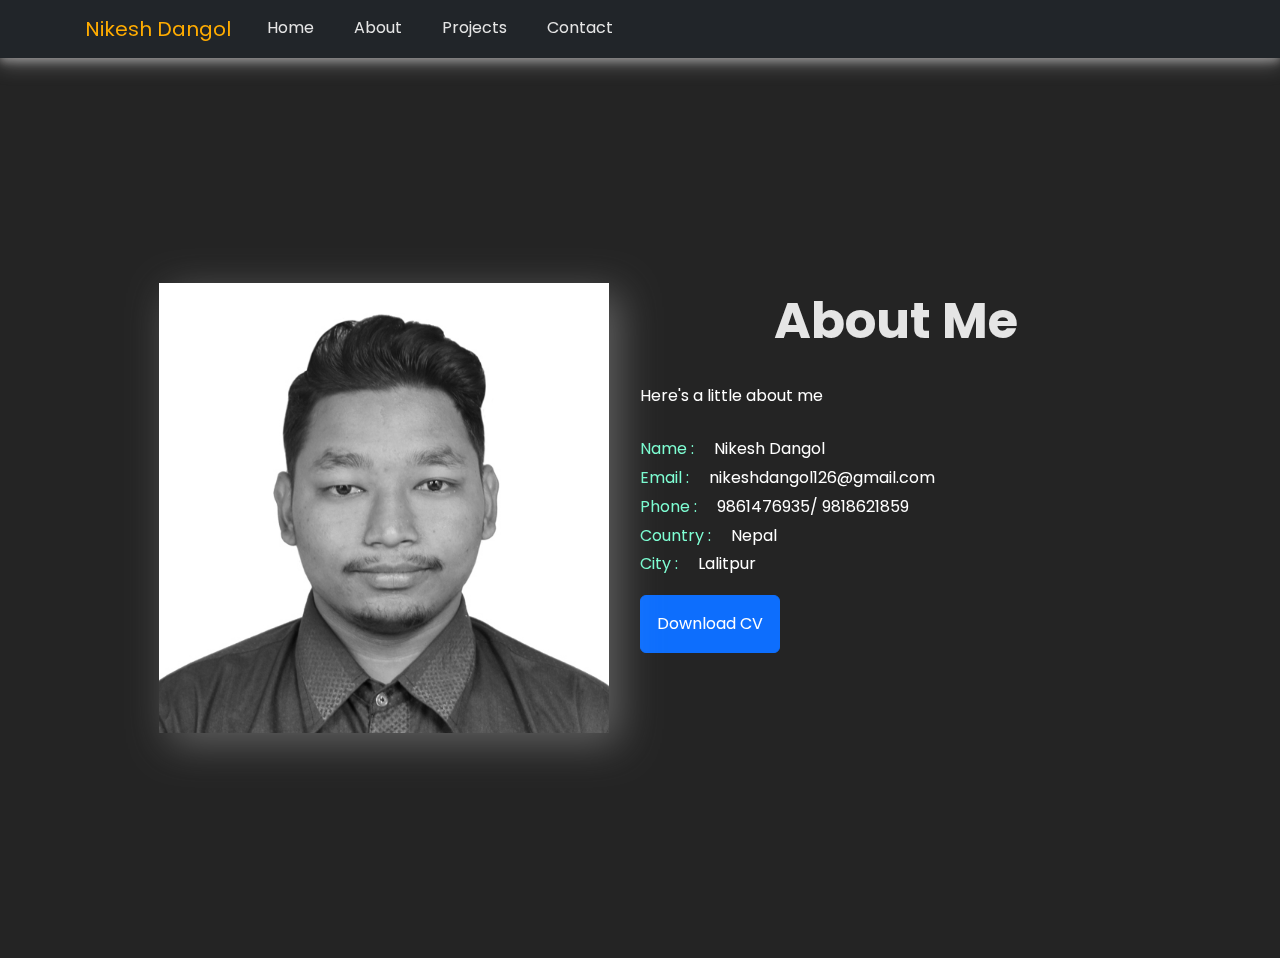
==== about.html @ b2bf93d0 "first commit" ====
<!DOCTYPE html>
<html lang="en">
<head>
    <link href="https://cdn.jsdelivr.net/npm/bootstrap@5.3.3/dist/css/bootstrap.min.css" rel="stylesheet" integrity="sha384-QWTKZyjpPEjISv5WaRU9OFeRpok6YctnYmDr5pNlyT2bRjXh0JMhjY6hW+ALEwIH" crossorigin="anonymous">
    <link rel="stylesheet" type="text/css" href="./stylesheet/Stylesheet.css"/>
    <link rel="icon" type="image/x-icon" href="./pictures/favicon.png">
    <link href="https://fonts.googleapis.com/css?family=Poppins:100,200,300,400,500,600,700,800,900" rel="stylesheet">
    <meta charset="UTF-8">
    <meta name="viewport" content="width=device-width, initial-scale=1.0">
    <title>Nikesh Dangol</title>
</head>
<body data-spy="scroll" data-target=".site-navbar-target" data-offset="300" class="overflow-hidden"> 

    <nav class="navbar navbar-expand-lg navbar-dark bg-dark ftco_navbar ftco-navbar-light site-navbar-target"
		id="ftco-navbar">
		<div class="container">
			<a class="navbar-brand" href="/index.html">Nikesh Dangol</a>
			<button class="navbar-toggler js-fh5co-nav-toggle fh5co-nav-toggle" type="button" data-toggle="collapse"
				data-target="#ftco-nav" aria-controls="ftco-nav" aria-expanded="false" aria-label="Toggle navigation">
				<span class="oi oi-menu"></span> Menu
			</button>

			<div class="collapse navbar-collapse" id="ftco-nav">
				<ul class="navbar-nav nav ml-auto">
					<li class="nav-item"><a href="/index.html" class="nav-link"><span>Home</span></a></li>
					<li class="nav-item"><a href="/about.html" class="nav-link"><span>About</span></a></li>
					<li class="nav-item"><a href="#project-section" class="nav-link"><span>Projects</span></a></li>
					<li class="nav-item"><a href="#contact-section" class="nav-link"><span>Contact</span></a></li>
				</ul>
			</div>
		</div>
	</nav>
	<div class="about">
		<div class="abtContainer">
			<div class="abtImg">
				<img src="/pictures/NikeshDangol.jpg" alt="Nikesh Dangol" class="img-fluid">
			</div>
			<div class="abtText">
				<h2 class="mb-4 text-center abthead">About Me</h2>
							<p>Here's a little about me</p>
							<ul class="about-info mt-4 px-md-0 px-2">
								<li class="d-flex"><span class="detailing">Name :</span><span>Nikesh Dangol</span></li>
								<li class="d-flex"><span class="detailing">Email :</span><span >nikeshdangol126@gmail.com</span></li>
								<li class="d-flex"><span class="detailing">Phone :</span><span >9861476935/ 9818621859</span></li>
								<li class="d-flex"><span class="detailing">Country :</span> <span >Nepal</span></li>
								<li class="d-flex"><span class="detailing">City :</span><span >Lalitpur</span></li>
							</ul>
							<div class="counter-wrap ftco-animate d-flex mt-md-3">
								<div class="text">
									<p><a href="CV(Nikesh).pdf" class="btn btn-primary py-3 px-3" download="">Download CV</a></p>
								</div>
							</div>

			</div>

		</div>
	</div>
    
</body>
</html>
---- stylesheet/Stylesheet.css ----
body {
    font-family: "Poppins", Arial, sans-serif;
    background: #242424;
    font-size: 16px;
    line-height: 1.8;
    font-weight: 400;
    color: #999999; }

    body.menu-show {
      overflow: hidden;
      position: fixed;
      height: 100%;
      width: 100%; }
  
  a {
    -webkit-transition: .3s all ease;
    -o-transition: .3s all ease;
    transition: .3s all ease;
    color: #FFAC00; }

    a:hover, a:focus {
      text-decoration: none;
      color: #FFAC00;
      outline: none !important; }
  
  h1, h2, h3, h4, h5,
  .h1, .h2, .h3, .h4, .h5 {
    line-height: 1.5;
    color: #E5E5E5;
    font-weight: 400; }
  
  .text-primary {
    color: #ffac00; }

    .ftco-navbar-light {
        background: #242424;
        position: relative;
        top: 0;
        padding-top: 0;
        padding-bottom: 0;
        padding-left: 15px;
        padding-right: 15px;
        box-shadow: 0 4px 8px 0 rgba(219, 218, 218, 0.395), 0 6px 20px 0 rgba(220, 219, 219, 0.356);
    }
    .ftco-navbar-light .container {
      width: 1110px;
      margin: 0 auto;
      padding: 0; }
    .ftco-navbar-light .navbar-brand {
      color: #FFAC00;
      padding-top: .7rem;
      padding-bottom: .7rem; }
      .ftco-navbar-light .navbar-brand:hover, .ftco-navbar-light .navbar-brand:focus {
        color: #E5E5E5; }
        .ftco-navbar-light .navbar-nav > .nav-item > .nav-link {
            font-size: 16px;
            padding-top: .7rem;
            padding-bottom: .7rem;
            padding-left: 20px;
            padding-right: 20px;
            color: #E5E5E5;
            font-weight: 400;
            opacity: 1 ; }
            .ftco-navbar-light .navbar-nav > .nav-item > .nav-link span {
              position: relative;
              display: block;
              padding-bottom: 2px; }

              .ftco-navbar-light .navbar-nav > .nav-item > .nav-link span:before {
                content: "";
                position: absolute;
                width: 100%;
                height: 2px;
                bottom: 0;
                left: 0;
                background: #FFAC00;
                visibility: visible;
                -webkit-transform: scaleX(0);
                -moz-transform: scaleX(0);
                -ms-transform: scaleX(0);
                -o-transform: scaleX(0);
                transform: scaleX(0);
                -webkit-transition: all 0.3s ease-in-out 0s;
                -moz-transition: all 0.3s ease-in-out 0s;
                -ms-transition: all 0.3s ease-in-out 0s;
                -o-transition: all 0.3s ease-in-out 0s;
                transition: all 0.3s ease-in-out 0s; }
            .ftco-navbar-light .navbar-nav > .nav-item > .nav-link:hover span:before {
              visibility: visible;
              -webkit-transform: scaleX(1);
              -moz-transform: scaleX(1);
              -ms-transform: scaleX(1);
              -o-transform: scaleX(1);
              transform: scaleX(1); }


              .home{
                width: 100%;
                height: 100%;

              }
              .myHeading{
                font-size: 50px;
              }
.subheading{
      color: #FFAC00;
      font-weight: bolder;
      font-size: 30px;
              }

.hero-wrap {
    display: flex;
    justify-content: center;
    align-items: center;
    height: 100vh;
    background: url("/pictures/background.gif");
    background-size: cover;
    background-repeat: no-repeat;
    }

.slider-text {
    display: flex;
    flex: 1;
    justify-content: center;
    align-items: center;
    text-align: center;
}

.text h1, .text h2 {
    margin: 10px 0;
}

/* About Page */
.abtContainer{
    display: flex;
    width: 80%;
    height: 100vh;
    margin: auto;
    justify-content: center;
    align-items: center;
}
.abtImg,
.abtText{
    width: 50%;
    height: 50%;
    margin: auto;
    justify-content: center;
    align-items: center;
    color: white;

}
.abtImg img{
    width: 100%;
    height: 100%;
    mix-blend-mode:luminosity;
    object-fit: contain;
    filter: drop-shadow(10px 10px 20px rgba(137, 135, 135, 0.611));
    
}
.abtText .abthead{
    font-size: 50px;
    font-weight: 700;
}
.detailing{
    margin-right: 20px;
    color: aquamarine;
}
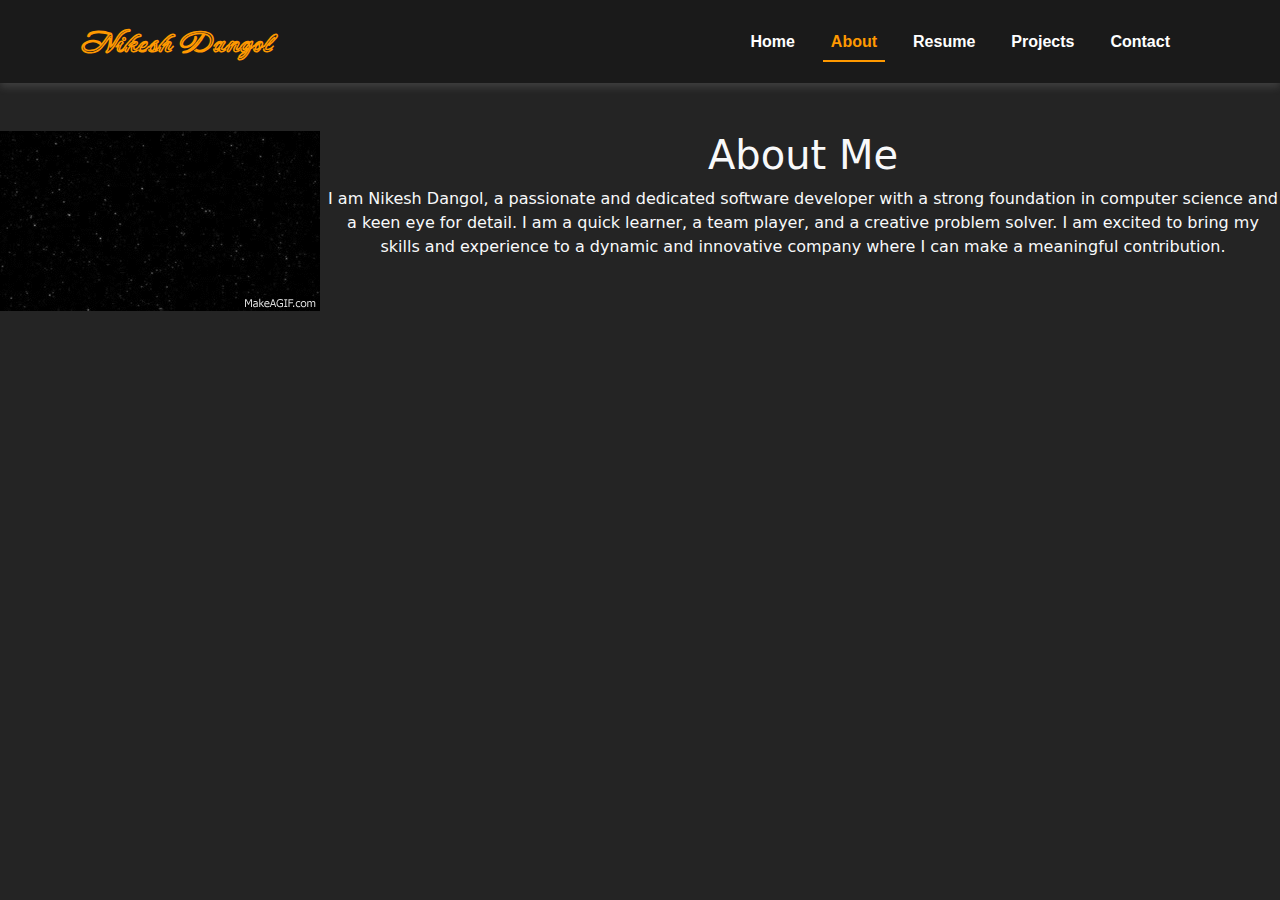
==== commit 9e34a9f8: "commit" ====
--- a/about.html
+++ b/about.html
@@ -5,56 +5,66 @@
     <link rel="stylesheet" type="text/css" href="./stylesheet/Stylesheet.css"/>
     <link rel="icon" type="image/x-icon" href="./pictures/favicon.png">
     <link href="https://fonts.googleapis.com/css?family=Poppins:100,200,300,400,500,600,700,800,900" rel="stylesheet">
-    <meta charset="UTF-8">
+    <link rel="stylesheet" href="https://cdnjs.cloudflare.com/ajax/libs/font-awesome/6.7.1/css/all.min.css" integrity="sha512-5Hs3dF2AEPkpNAR7UiOHba+lRSJNeM2ECkwxUIxC1Q/FLycGTbNapWXB4tP889k5T5Ju8fs4b1P5z/iB4nMfSQ==" crossorigin="anonymous" referrerpolicy="no-referrer" />
+    
+    <link rel="preconnect" href="https://fonts.googleapis.com">
+<link rel="preconnect" href="https://fonts.gstatic.com" crossorigin>
+<link href="https://fonts.googleapis.com/css2?family=Lobster&family=Love+Light&family=Neonderthaw&family=Noto+Sans+Devanagari:wght@100..900&display=swap" rel="stylesheet">
+    
+<meta charset="UTF-8">
     <meta name="viewport" content="width=device-width, initial-scale=1.0">
     <title>Nikesh Dangol</title>
 </head>
-<body data-spy="scroll" data-target=".site-navbar-target" data-offset="300" class="overflow-hidden"> 
+<body>    
+        <nav class="navbar navbar-expand-lg navbar-custom">
+            <div class="container">
+              <a class="navbar-brand" href="/index.html">Nikesh Dangol</a>
+              <button class="navbar-toggler" type="button" data-bs-toggle="collapse" data-bs-target="#navbarNav" aria-controls="navbarNav" aria-expanded="false" aria-label="Toggle navigation">
+                <span class="navbar-toggler-icon"></span>
+              </button>
+              <div class="collapse navbar-collapse justify-content-end" id="navbarNav">
+                <ul class="navbar-nav">
+                  <li class="nav-item">
+                    <a class="nav-link" href="/index.html" >Home</a>
+                  </li> 
+                  <li class="nav-item">
+                    <a class="nav-link active" href="/about.html">About</a>
+                  </li>                 
+                  <li class="nav-item">
+                    <a class="nav-link" href="/resume.html">Resume</a>
+                  </li>  
+                  <li class="nav-item">
+                    <a class="nav-link" href="/projects.html">Projects</a>
+                  </li>
+                  <!-- <li class="nav-item">
+                    <a class="nav-link" href="/services.html">Services</a>
+                  </li> -->
+                  <li class="nav-item">
+                    <a class="nav-link" href="/contact.html">Contact</a>
+                  </li>
+                </ul>
+              </div>
+            </div>
+          </nav>
+          <div class="container-about mt-5 overflow-hidden">
+            <div class="row d-flex justify-content-center">
+                <div class="col-md-3 ">
+                    <img src="./pictures/background.gif" alt="" class="sticky-top">
+                </div>
+                <div class="col-md-9 text-light">
+                    <h1 class="text-center">About Me</h1>
+                    <p class="text-center">I am Nikesh Dangol, a passionate and dedicated
+                        software developer with a strong foundation in computer science and a keen eye for detail. I am a
+                        quick learner, a team player, and a creative problem solver. I am excited to bring my
+                        skills and experience to a dynamic and innovative company where I can make a meaningful
+                        contribution.</p>                        
 
-    <nav class="navbar navbar-expand-lg navbar-dark bg-dark ftco_navbar ftco-navbar-light site-navbar-target"
-		id="ftco-navbar">
-		<div class="container">
-			<a class="navbar-brand" href="/index.html">Nikesh Dangol</a>
-			<button class="navbar-toggler js-fh5co-nav-toggle fh5co-nav-toggle" type="button" data-toggle="collapse"
-				data-target="#ftco-nav" aria-controls="ftco-nav" aria-expanded="false" aria-label="Toggle navigation">
-				<span class="oi oi-menu"></span> Menu
-			</button>
+                </div>
+            </div>
+          </div>
+          
 
-			<div class="collapse navbar-collapse" id="ftco-nav">
-				<ul class="navbar-nav nav ml-auto">
-					<li class="nav-item"><a href="/index.html" class="nav-link"><span>Home</span></a></li>
-					<li class="nav-item"><a href="/about.html" class="nav-link"><span>About</span></a></li>
-					<li class="nav-item"><a href="#project-section" class="nav-link"><span>Projects</span></a></li>
-					<li class="nav-item"><a href="#contact-section" class="nav-link"><span>Contact</span></a></li>
-				</ul>
-			</div>
-		</div>
-	</nav>
-	<div class="about">
-		<div class="abtContainer">
-			<div class="abtImg">
-				<img src="/pictures/NikeshDangol.jpg" alt="Nikesh Dangol" class="img-fluid">
-			</div>
-			<div class="abtText">
-				<h2 class="mb-4 text-center abthead">About Me</h2>
-							<p>Here's a little about me</p>
-							<ul class="about-info mt-4 px-md-0 px-2">
-								<li class="d-flex"><span class="detailing">Name :</span><span>Nikesh Dangol</span></li>
-								<li class="d-flex"><span class="detailing">Email :</span><span >nikeshdangol126@gmail.com</span></li>
-								<li class="d-flex"><span class="detailing">Phone :</span><span >9861476935/ 9818621859</span></li>
-								<li class="d-flex"><span class="detailing">Country :</span> <span >Nepal</span></li>
-								<li class="d-flex"><span class="detailing">City :</span><span >Lalitpur</span></li>
-							</ul>
-							<div class="counter-wrap ftco-animate d-flex mt-md-3">
-								<div class="text">
-									<p><a href="CV(Nikesh).pdf" class="btn btn-primary py-3 px-3" download="">Download CV</a></p>
-								</div>
-							</div>
+</body>
+</html>
 
-			</div>
-
-		</div>
-	</div>
-    
-</body>
-</html>+<script src="https://cdn.jsdelivr.net/npm/bootstrap@5.3.3/dist/js/bootstrap.bundle.min.js" integrity="sha384-YvpcrYf0tY3lHB60NNkmXc5s9fDVZLESaAA55NDzOxhy9GkcIdslK1eN7N6jIeHz" crossorigin="anonymous"></script>--- a/stylesheet/Stylesheet.css
+++ b/stylesheet/Stylesheet.css
@@ -1,173 +1,654 @@
-body {
-    font-family: "Poppins", Arial, sans-serif;
-    background: #242424;
+body{
+  background-color:#242424;
+}
+ul{
+  list-style-type: none;
+
+}
+ul li{
+  display: inline-block;
+  list-style:none;
+}
+a{
+  text-decoration: none;
+}
+.love-light-regular {
+  font-family: "Love Light", cursive;
+  font-weight: 400;
+  font-style: normal;
+}
+
+.navbar-custom {
+  background-color: #1a1a1a; 
+  padding: 15px 30px;
+  box-shadow: 0 4px 8px rgba(181, 181, 181, 0.2);
+  font-family: sans-serif;
+}
+.navbar-custom .navbar-brand {
+  color: #ff9900;  
+  font-size: 1.8rem;  
+  font-weight: bold;
+  /* font-family:Verdana, Geneva, Tahoma, sans-serif;  */
+  font-family: "Neonderthaw", cursive;;
+  font-weight: 700;
+}
+.navbar-custom .navbar-brand:hover {
+  color: white;
+  text-shadow:0 0 20px #f7f6f5; ;
+}
+.navbar-custom .navbar-nav .nav-link {
+  color:white;  
+  margin-right: 20px;  
+  font-size: 1rem;
+  font-weight: 700;
+  position: relative;
+  text-decoration: none;
+  transition: color 0.3s ease-in-out;
+}
+.navbar-custom .navbar-nav .nav-link:hover {
+  color: #ff9900; 
+  font-weight: 700;
+}
+.navbar-custom .navbar-nav .nav-link::after {
+  content: '';
+  position: absolute;
+  left: 0;
+  bottom: 0; 
+  width: 0;
+  height: 2px; 
+  background-color: #ff9900; 
+  transition: width 0.3s ease-in-out; 
+}
+
+.navbar-custom .navbar-nav .nav-link:hover::after {
+  width: 100%; 
+}
+.navbar-nav .nav-link.active {
+  color: #ff9900; 
+  font-weight: bold;
+}
+
+
+.navbar-nav .nav-link.active::after {
+  content: '';
+  position: absolute;
+  left: 0;
+  bottom: 0; 
+  width: 100%;  
+  height: 2px;
+  background-color: #ff9900;
+  transition: none; 
+}
+
+
+.navbar-custom .navbar-nav .nav-link.active:hover::after {
+  width: 100%; 
+}
+.navbar-toggler-icon {
+  filter: invert(100%);
+}
+
+/* Home */
+.container-home{
+  width: 90%;
+  height: auto; 
+  margin: auto;
+  margin-top: 50px;
+  padding: 20px;
+  display: flex; 
+  justify-content: center; 
+  align-items: center;
+}
+.container-home .main-home{
+  width: 100%;
+  height: 80%;
+  display: flex; 
+  justify-content: center; 
+  align-items: center;
+}
+.container-home .main-home .mytexts{
+  color: white;
+  margin: auto;
+}
+.container-home .main-home .mytexts h1{
+  font-weight: 700;
+  font-size: 50px;
+  font-family:'Trebuchet MS', 'Lucida Sans Unicode', 'Lucida Grande', 'Lucida Sans', Arial, sans-serif ;
+}
+.animation-text {
+  position: relative;
+  display: inline-block;
+  color: #ff9900;
+}
+@keyframes changeText {
+  0% {
+    content: "Coding.";
+  }
+  20% {
+    content: "Designing.";
+  }
+  40% {
+    content: "Programming.";
+  }
+  60% {
+    content: "Travelling.";
+  }
+  80% {
+    content: "Learning.";
+  }
+  100% {
+    content: "Coding."; 
+  }
+}
+.animation-text::after {
+  content: "Coding"; 
+  animation: changeText 6s infinite; 
+}
+.container-home .main-home .mytexts .subheading{
+  font-weight: 700;
+  color: #ff9900;
+  font-size: 30px;
+}
+
+/* .container-home .main-home .mytexts .subheading p::before{
+  content: 'this is before Hey ';
+  color: red;
+}
+
+.container-home .main-home .mytexts h1::after{
+  content: ' this is after Nikesh';
+  color: red;
+} */
+
+.container-home .main-home .mytexts .icons {
+  display: flex; 
+  justify-content: center; 
+  gap: 20px; 
+  margin-top: 20px;   
+}
+
+
+.icons-home {
+  display: flex;
+  justify-content: center;
+  align-items: center;
+  font-size: 24px; 
+  color: #ff9900; 
+  text-decoration: none; 
+  transition: color 0.3s ease-in-out;
+  transform: 0.3s ease-in-out;
+  width: 50px; 
+  height: 50px; 
+  border: 2px solid #ff9900; 
+  border-radius: 50%;
+}
+
+
+.icons-home:hover {
+  color: #ff9900; 
+  transform: scale(1.2); 
+}
+
+.icons-home::after {
+  content: '';
+  position: absolute;
+  left: 0;
+  bottom: -10px; 
+  width: 0;
+  height: 2px; 
+  background-color: #ff9900; 
+  transition: width 0.3s ease-in-out; 
+}
+
+.icons-home:hover::after {
+  width: 100%;
+}
+.mytexts .btn{
+  display: flex; 
+  justify-content: center; 
+  margin-top: 20px;
+  color: #ff9900;
+  border-radius: 20px;
+  font-weight: 400;
+  font-size: 20px;
+}
+.btn a{
+  color: #ff9900; 
+  text-decoration: none;
+  /* font-weight: 400; */
+
+}
+
+.btn a:hover {
+  color: black; 
+}
+.main-home .myimages{
+  display: flex;
+  width: 50%;
+  height: 100%;
+  margin: 0 auto;
+  justify-content: center;
+  align-items: center;
+}
+
+  .main-home .myimages .images{
+  width: 400px;
+  height: 400px;  
+}
+.main-home .myimages .images img{
+  width: 100%;
+  height: 100%;
+  object-fit: fill;
+  border: 4px solid #ff9900;
+  border-radius: 50%;
+  transition: transform 0.3s ease;
+  box-shadow: 0 0 40px #ff9900;
+}
+.main-home .myimages .images img:hover{
+  transform: scale(1.2);
+  box-shadow: 0 0 45px #ff9900;
+}
+
+
+/* Resume */
+
+.container-resume {
+  color: white;
+  margin-top: 50px;
+}
+
+
+#navi {
+  top: 180px;
+  position: -webkit-sticky;
+  position: sticky;
+  margin: 0; }
+  #navi ul {
+    margin: 0;
+    padding: 0; }
+  #navi li {
+    display: block;
+    font-weight: 700;
+    list-style: none;
+    margin-bottom: 10px;
+    margin-left: 30px;
+  }
+    #navi li a {
+      color: #FFAC00;
+      font-size: 20px; 
+    }      
+
+.page {
+  width: 100%;
+  margin-bottom: 7em; 
+}
+  .page .heading {
+    font-weight: 800;
+    font-size: 30px;
+    margin-bottom: 30px;
+    color: #FFAC00; 
+    margin-top: 50px;
+  }
+
+.resume-wrap {
+  width: 100%;
+  margin-bottom: 30px;
+  border-bottom: 1px solid rgb(150,150,150,0.3);
+  padding-bottom: 10px; }
+
+  .resume-wrap:nth-child(1){
+    border-bottom: 0;
+  }
+  .resume-wrap .icon {
+    width: 50px;
+    height: 50px;
+    background: #FFAC00;
+    -webkit-border-radius: 50%;
+    -moz-border-radius: 50%;
+    -ms-border-radius: 50%;
+    border-radius: 50%; 
+    margin-right: 10px;
+  }
+    .resume-wrap .icon span{
+      color: #000;
+      font-size: 28px;
+
+     }
+  .resume-wrap .text {
+    width: calc(100% - 50px); }
+  .resume-wrap .date {
+    font-weight: 700;
     font-size: 16px;
-    line-height: 1.8;
-    font-weight: 400;
-    color: #999999; }
-
-    body.menu-show {
-      overflow: hidden;
-      position: fixed;
-      height: 100%;
-      width: 100%; }
+    color: rgba(0, 0, 0, 0.6);
+    color: #FFAC00; }
+  .resume-wrap h2 {
+    font-size: 24px;
+    font-weight: 700; }
+  .resume-wrap .position {
+    font-size: 18px;
+    font-weight: 700;
+    color: #6ec5b8; }
+
+   #page-3 .col {
+      transition: transform 0.3s ease;
+    }
+    
+    #page-3 .col:hover {
+      transform: scale(1.1);
+    }
+
+    /* Projects */
+
+    .projects-container {
+      text-align: center;
+      padding: 50px 20px;
+
+  }
   
-  a {
-    -webkit-transition: .3s all ease;
-    -o-transition: .3s all ease;
-    transition: .3s all ease;
-    color: #FFAC00; }
-
-    a:hover, a:focus {
-      text-decoration: none;
-      color: #FFAC00;
-      outline: none !important; }
+  .title {
+      font-size: 48px;
+      margin-bottom: 30px;
+      color: white;
+      font-family: Arial, Helvetica, sans-serif;
+      font-weight: 800;
+  }
   
-  h1, h2, h3, h4, h5,
-  .h1, .h2, .h3, .h4, .h5 {
-    line-height: 1.5;
-    color: #E5E5E5;
-    font-weight: 400; }
+  .projects-grid {
+      display: flex;
+      flex-wrap: wrap;
+      justify-content: center;
+      gap: 20px;
+    font-family: Arial, Helvetica, sans-serif;
+
+  }
   
-  .text-primary {
-    color: #ffac00; }
-
-    .ftco-navbar-light {
-        background: #242424;
-        position: relative;
-        top: 0;
-        padding-top: 0;
-        padding-bottom: 0;
-        padding-left: 15px;
-        padding-right: 15px;
-        box-shadow: 0 4px 8px 0 rgba(219, 218, 218, 0.395), 0 6px 20px 0 rgba(220, 219, 219, 0.356);
-    }
-    .ftco-navbar-light .container {
-      width: 1110px;
-      margin: 0 auto;
-      padding: 0; }
-    .ftco-navbar-light .navbar-brand {
-      color: #FFAC00;
-      padding-top: .7rem;
-      padding-bottom: .7rem; }
-      .ftco-navbar-light .navbar-brand:hover, .ftco-navbar-light .navbar-brand:focus {
-        color: #E5E5E5; }
-        .ftco-navbar-light .navbar-nav > .nav-item > .nav-link {
-            font-size: 16px;
-            padding-top: .7rem;
-            padding-bottom: .7rem;
-            padding-left: 20px;
-            padding-right: 20px;
-            color: #E5E5E5;
-            font-weight: 400;
-            opacity: 1 ; }
-            .ftco-navbar-light .navbar-nav > .nav-item > .nav-link span {
-              position: relative;
-              display: block;
-              padding-bottom: 2px; }
-
-              .ftco-navbar-light .navbar-nav > .nav-item > .nav-link span:before {
-                content: "";
-                position: absolute;
-                width: 100%;
-                height: 2px;
-                bottom: 0;
-                left: 0;
-                background: #FFAC00;
-                visibility: visible;
-                -webkit-transform: scaleX(0);
-                -moz-transform: scaleX(0);
-                -ms-transform: scaleX(0);
-                -o-transform: scaleX(0);
-                transform: scaleX(0);
-                -webkit-transition: all 0.3s ease-in-out 0s;
-                -moz-transition: all 0.3s ease-in-out 0s;
-                -ms-transition: all 0.3s ease-in-out 0s;
-                -o-transition: all 0.3s ease-in-out 0s;
-                transition: all 0.3s ease-in-out 0s; }
-            .ftco-navbar-light .navbar-nav > .nav-item > .nav-link:hover span:before {
-              visibility: visible;
-              -webkit-transform: scaleX(1);
-              -moz-transform: scaleX(1);
-              -ms-transform: scaleX(1);
-              -o-transform: scaleX(1);
-              transform: scaleX(1); }
-
-
-              .home{
-                width: 100%;
-                height: 100%;
-
-              }
-              .myHeading{
-                font-size: 50px;
-              }
-.subheading{
-      color: #FFAC00;
-      font-weight: bolder;
-      font-size: 30px;
-              }
-
-.hero-wrap {
-    display: flex;
-    justify-content: center;
+  .project-card {
+    background-color: #2c2c2c;
+    border-radius: 10px;
+    width: 300px;
+    padding: 20px;
+    box-shadow: 0 4px 8px rgba(190, 188, 188, 0.3);
+    transition: transform 0.3s ease, background-color 0.3s ease;
+
+}
+
+
+.project-card:hover {
+    /* background-color: #ff9900; */
+    background: radial-gradient(ellipse at top, rgba(251, 144, 22, 0), #ff9900), 
+                radial-gradient(ellipse at bottom, #ff9900, rgba(246, 166, 29, 0.65));
+    color: #000; 
+    transform: scale(1.05);
+    box-shadow: 0 4px 8px rgba(255, 202, 10, 0.3);
+    font-family: Arial, Helvetica, sans-serif;
+}
+
+.project-card:hover .project-title,
+.project-card:hover .tech-stack,
+.project-card:hover .description {
+    color: #000;
+
+}
+
+.project-title {
+    font-size: 20px;
+    color: #f2f2f2;
+    margin-bottom: 10px;
+    transition: color 0.3s ease;
+    animation: slideUp 3.5s ease-out forwards;
+
+}
+
+.tech-stack {
+    color: #00d9ff;
+    font-weight: bold;
+    margin-bottom: 15px;
+    transition: color 0.3s ease; 
+    animation: slideUp 3.5s ease-out forwards;
+
+}
+
+.description {
+    font-size: 14px;
+    color: #dcdcdc;
+    line-height: 1.6;
+    transition: color 0.3s ease;
+    animation: slideUp 3.5s ease-out forwards;
+
+}
+@keyframes slideUp {
+  from {
+    opacity: 0;
+  }  
+  to {
+    opacity: 1;
+  }
+}
+
+/* Contacts */
+.contact-container {
+  text-align: center;
+  padding: 50px 20px;
+}
+
+.contact-title {
+  font-size: 48px;
+  margin-bottom: 30px;
+  color: white;
+  font-family: Verdana, Geneva, Tahoma, sans-serif;
+}
+
+.contact-grid {
+  display: flex;
+  justify-content: center;
+  gap: 30px;
+  flex-wrap: wrap;
+}
+
+.contact-card {
+  background-color: #2c2c2c;
+  border-radius: 10px;
+  width: 300px;
+  padding: 20px;
+  text-align: center;
+  box-shadow: 0 4px 8px rgba(0, 0, 0, 0.3);
+  transition: transform 0.3s ease;
+}
+
+.contact-card:hover {
+  transform: scale(1.05);
+  box-shadow: 0 4px 8px rgba(184, 184, 184, 0.3);
+
+}
+
+.contact-icon {
+  background-color: #FFAC00;
+  width: 80px;
+  height: 80px;
+  border-radius: 50%;
+  display: flex;
+  justify-content: center;
+  align-items: center;
+  margin: 0 auto 15px;
+  font-size: 40px;
+}
+
+.contact-heading {
+  font-size: 20px;
+  margin-bottom: 10px;
+  color: white;
+}
+
+.contact-detail {
+  font-size: 16px;
+  color: #FFAC00; /* Contact details in yellow */
+}
+.contact-detail a {
+  text-decoration: none;
+  font-size: 16px;
+  color: #FFAC00; 
+}
+.mytexts .find{
+  text-align: start;
+}
+
+.contanct-footer .icons {
+  display: flex; 
+  justify-content: center; 
+  gap: 20px; 
+  margin-top: 20px; 
+}
+
+
+.icons-contact {
+  display: flex;
+  justify-content: center;
+  align-items: center;
+  font-size: 24px; 
+  color: #ff9900; 
+  text-decoration: none; 
+  transition: color 0.3s ease-in-out;
+  transform: 0.3s ease-in-out;
+  width: 50px; 
+  height: 50px; 
+  border: 2px solid #ff9900; 
+  border-radius: 50%;
+}
+
+
+.icons-contact:hover {
+  color: #ff9900; 
+  transform: scale(1.2); 
+}
+
+.icons-contact::after {
+  content: '';
+  position: absolute;
+  left: 0;
+  bottom: -10px; 
+  width: 0;
+  height: 2px; 
+  background-color: #ff9900; 
+  transition: width 0.3s ease-in-out; 
+}
+
+
+
+/* responsiveness */
+
+/* Responsive Navbar */
+@media (max-width: 768px) {
+  .navbar-custom {
+    padding: 10px 20px;
+  }
+
+  .navbar-custom .navbar-nav .nav-link {
+    display: block; 
+    margin-right: 0;
+  }
+}
+
+/* Responsive Home Section */
+@media (max-width: 768px) {
+  .container-home {
+    flex-direction: column;
+    text-align: center;
+  }
+
+  .container-home .main-home {
+    flex-direction: column;
+    height: auto;
+  }
+
+  .main-home .myimages {
+    width: 80%;
+    margin-bottom: 50px;
+    order: -1;
+  }
+
+  .main-home .myimages .images {
+    width: 250px;
+    height: 250px;
+  }
+
+  .container-home .main-home .mytexts h1 {
+    /* font-size: 36px; */
+    width: 100%;
+  }
+
+  .container-home .main-home .mytexts .subheading {
+    font-size: 24px;
+  }
+}
+
+
+/* Responsive Projects  */
+@media (max-width: 768px) {
+  .projects-grid {
+    flex-direction: column;
     align-items: center;
-    height: 100vh;
-    background: url("/pictures/background.gif");
-    background-size: cover;
-    background-repeat: no-repeat;
-    }
-
-.slider-text {
-    display: flex;
-    flex: 1;
-    justify-content: center;
+  }
+
+  .project-card {
+    width: 90%;  
+  }
+}
+
+/* Responsive Resume  */
+@media (max-width: 768px) {
+  #navi {
+    top: 0;
+    position: relative; 
+  }
+
+  .resume-wrap {
+    flex-direction: column;
     align-items: center;
     text-align: center;
-}
-
-.text h1, .text h2 {
-    margin: 10px 0;
-}
-
-/* About Page */
-.abtContainer{
-    display: flex;
-    width: 80%;
-    height: 100vh;
-    margin: auto;
-    justify-content: center;
-    align-items: center;
-}
-.abtImg,
-.abtText{
-    width: 50%;
-    height: 50%;
-    margin: auto;
-    justify-content: center;
-    align-items: center;
-    color: white;
-
-}
-.abtImg img{
+  }
+
+  .resume-wrap .icon {
+    margin-bottom: 10px;
+  }
+
+  .resume-wrap .text {
     width: 100%;
-    height: 100%;
-    mix-blend-mode:luminosity;
-    object-fit: contain;
-    filter: drop-shadow(10px 10px 20px rgba(137, 135, 135, 0.611));
-    
-}
-.abtText .abthead{
-    font-size: 50px;
-    font-weight: 700;
-}
-.detailing{
-    margin-right: 20px;
-    color: aquamarine;
-}
-
-
-
-
-
-                   +  }
+}
+
+/* Responsive Contact */
+@media (max-width: 768px) {
+  .contact-grid {
+    flex-direction: column;
+    align-items: center;    
+  }
+
+  .contact-card {
+    width: 90%;
+    margin-bottom: 20px;
+  }
+  .contanct-footer .find{
+    text-align: center;
+  }
+  .contanct-footer .icons{
+    text-align: center;
+  }
+  
+
+}
+
+/* Further Adjustments for Very Small Screens */
+@media (max-width: 480px) {
+  .container-home .main-home .mytexts h1 {
+    font-size: 28px;
+  }
+
+  .container-home .main-home .mytexts .subheading {
+    font-size: 18px;
+  }
+
+  .project-card,
+  .contact-card {
+    padding: 15px;
+  }
+}
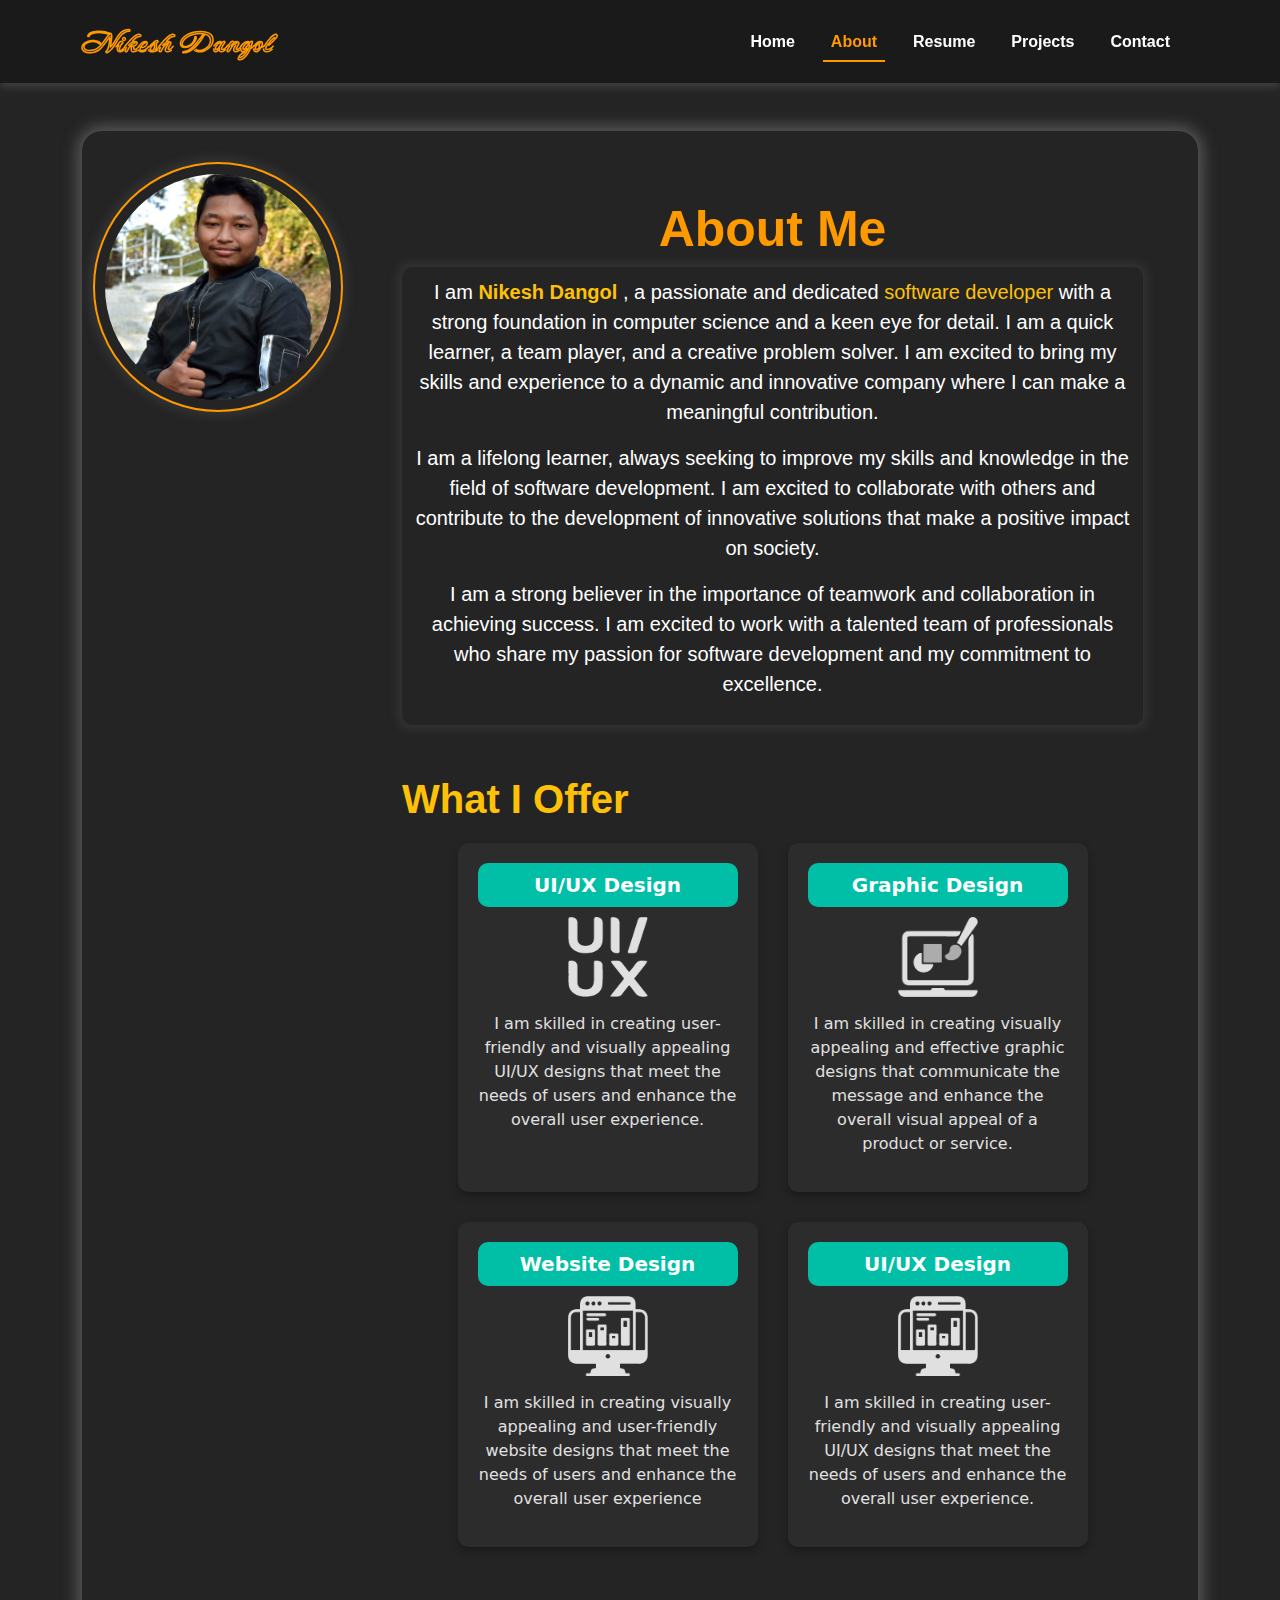
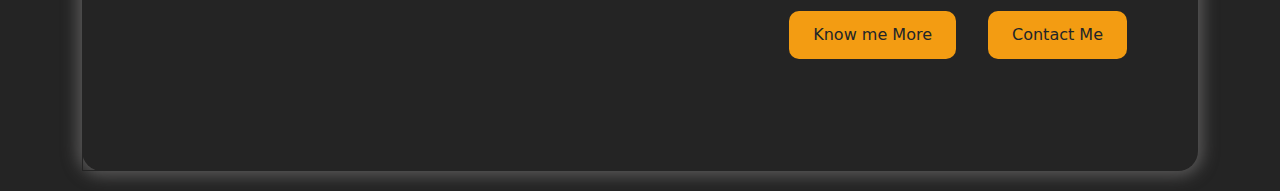
==== commit 468eb401: "commit" ====
--- a/about.html
+++ b/about.html
@@ -16,7 +16,7 @@
     <title>Nikesh Dangol</title>
 </head>
 <body>    
-        <nav class="navbar navbar-expand-lg navbar-custom">
+        <nav class="navbar navbar-expand-lg navbar-custom sticky-top">
             <div class="container">
               <a class="navbar-brand" href="/index.html">Nikesh Dangol</a>
               <button class="navbar-toggler" type="button" data-bs-toggle="collapse" data-bs-target="#navbarNav" aria-controls="navbarNav" aria-expanded="false" aria-label="Toggle navigation">
@@ -46,20 +46,89 @@
               </div>
             </div>
           </nav>
-          <div class="container-about mt-5 overflow-hidden">
-            <div class="row d-flex justify-content-center">
-                <div class="col-md-3 ">
-                    <img src="./pictures/background.gif" alt="" class="sticky-top">
+
+          <div class="container">
+            <div class="container-about mt-5">
+              <div class="main-about">
+                  <div class="about-image">
+                    <img src="./pictures/nikesh.jpg" alt="Profile Picture" class="rounded-circle">
+                  </div>
+                  <div class="col-md-9 text-light p-5">
+                      <h1 class="headtext">About Me</h1>
+                      <div class="paragraph">
+                        <p class="text-center">I am <span class="fw-bold text-warning">Nikesh Dangol </span>, a passionate and dedicated
+                          <span class="text-warning"> software developer </span> with a strong foundation in computer science and a keen eye for detail. I am a
+                          quick learner, a team player, and a creative problem solver. I am excited to bring my
+                          skills and experience to a dynamic and innovative company where I can make a meaningful
+                          contribution.</p> 
+                          <p class="text-center">I am a lifelong learner, always seeking to improve my skills
+                            and knowledge in the field of software development. I am excited to collaborate with others
+                            and contribute to the development of innovative solutions that make a positive impact on society.</p>
+                            <p class="text-center">I am a strong believer in the importance of teamwork and collaboration
+                              in achieving success. I am excited to work with a talented team of professionals who share my
+                              passion for software development and my commitment to excellence.</p>
+
+                      </div>
+
+                      <h2 class="offer">What I Offer</h2>
+                      <div class="about-grid">
+                        <div class="about-card">                          
+                          <h2 class="about-heading">UI/UX Design</h2>
+                          <div class="about-icon">                        
+                            <img src="/pictures/UI.png"alt="">
+                        </div>
+                          <p class="about-detail">
+                            I am skilled in creating user-friendly and visually appealing UI/UX designs that meet the needs of
+                            users and enhance the overall user experience.
+                          </p>
+                      </div>
+                      <div class="about-card">                          
+                        <h2 class="about-heading">Graphic Design</h2>
+                        <div class="about-icon">                        
+                          <img src="/pictures/graphics.png" alt="">
+                      </div>
+                        <p class="about-detail">
+                          I am skilled in creating visually appealing and effective graphic designs that communicate the
+                          message and enhance the overall visual appeal of a product or service.
+
+
+                    
+                        </p>
+                    </div>
+                    
+                    <div class="about-card">                          
+                      <h2 class="about-heading">Website Design</h2>
+                      <div class="about-icon">                        
+                        <img src="/pictures/web.png" alt="">
+                    </div>
+                      <p class="about-detail">
+                        I am skilled in creating visually appealing and user-friendly website designs that meet the needs of users and
+                        enhance the overall user experience
+
+                      </p>
+                  </div>
+
+                  <div class="about-card">                          
+                    <h2 class="about-heading">UI/UX Design</h2>
+                    <div class="about-icon">                        
+                      <img src="/pictures/web.png" alt="">
+                  </div>
+                    <p class="about-detail">
+                      I am skilled in creating user-friendly and visually appealing UI/UX designs that meet the needs of
+                      users and enhance the overall user experience.
+                    </p>
                 </div>
-                <div class="col-md-9 text-light">
-                    <h1 class="text-center">About Me</h1>
-                    <p class="text-center">I am Nikesh Dangol, a passionate and dedicated
-                        software developer with a strong foundation in computer science and a keen eye for detail. I am a
-                        quick learner, a team player, and a creative problem solver. I am excited to bring my
-                        skills and experience to a dynamic and innovative company where I can make a meaningful
-                        contribution.</p>                        
+                    
+                 
+                      </div>
 
-                </div>
+                      <div class="buttons mt-5 mb-5 d-flex justify-content-end">
+                        <button type="button" class="btns btn-warning m-3"> <a href="/resume.html" class="text-dark">Know me More <i class="fa-solid fa-arrow-right"></i> </a></button>
+                        <button type="button" class="btns btn-warning m-3"> <a href="/contact.html" class="text-dark">Contact Me <i class="fa-solid fa-arrow-right"></i></a></button>
+                      </div>
+  
+                  </div>
+              </div>
             </div>
           </div>
           
--- a/stylesheet/Stylesheet.css
+++ b/stylesheet/Stylesheet.css
@@ -249,6 +249,140 @@
   box-shadow: 0 0 45px #ff9900;
 }
 
+/* About */
+.container-about{
+  display: flex;
+  width: 100%;
+  height: 100%;
+  box-shadow: 0px 0 15px 5px rgba(123, 122, 122, 0.6);
+  margin-bottom: 20px;
+  border-radius: 20px 20px 20px 20px;
+}
+.container-about .main-about{
+  display: flex;
+  margin-top: 20px;
+}
+.container-about .main-about .about-image{
+  border: 1px solid rgb(36, 36, 36);
+  padding: 10px;
+
+
+  
+}
+.container-about .main-about .about-image img {
+  width: 250px;
+  height: 250px;
+  top: 100px;
+  position: sticky;
+  padding: 10px;
+  object-fit: cover;
+  border: 2px solid #ff9900;
+  box-shadow: 0px 0 10px 5px rgba(80, 80, 80, 0.337);
+
+  
+
+}
+.container-about .main-about .headtext{
+  font-size: 50px;
+  color: #ff9900;
+  text-align: center;
+  font-family:Verdana, Geneva, Tahoma, sans-serif;
+  font-weight: 700;
+}
+.container-about .main-about .paragraph{
+  padding: 10px;
+  box-shadow: 0px 0 10px 5px rgba(80, 80, 80, 0.337);
+  border-radius: 10px;
+  margin-bottom: 50px;
+  color: white;
+  font-size: 20px;
+  font-family: 'Gill Sans', 'Gill Sans MT', Calibri, 'Trebuchet MS', sans-serif;
+}
+.container-about .main-about .offer{
+  font-size: 40px;
+  font-weight: 700;
+  font-family: Arial, Helvetica, sans-serif;
+  color: #FFC107;
+  margin-bottom: 20px;
+
+}
+
+
+.about-grid {
+  display: flex;
+  justify-content: center;
+  gap: 30px;
+  flex-wrap: wrap;
+}
+
+.about-card {
+  background-color: #2c2c2c;
+  border-radius: 10px;
+  width: 300px;
+  padding: 20px;
+  text-align: center;
+  box-shadow: 0 4px 8px rgba(0, 0, 0, 0.3);
+  transition: transform 0.3s ease;
+}
+
+.about-card:hover {
+  transform: translateY(-10px);
+  box-shadow: 0 4px 8px rgba(184, 184, 184, 0.3);
+
+}
+
+.about-icon {  
+  width: 80px;
+  height: 80px;
+  border-radius: 50%;
+  display: flex;
+  justify-content: center;
+  align-items: center;
+  margin: 0 auto 15px;
+  font-size: 40px;
+}
+.about-icon img{
+  width: 100%;
+  height: 100%;
+  color: #FFC107;
+}
+
+
+.about-heading {
+  font-size: 20px;
+  margin-bottom: 10px;
+  color: #ffffff;
+  background-color: #00BFA6;
+  padding: 10px;
+  border-radius: 10px;
+  font-weight: 600;
+}
+
+.about-detail {
+  font-size: 16px;
+  color: #E0E0E0;
+}
+.btns {
+  padding: 12px 24px;
+  background-color: #f39c12;
+  color: #fff;
+  border: none;
+  border-radius: 10px;
+  font-size: 16px;
+  margin-right: 15px;
+  cursor: pointer;
+  transition: background-color 0.3s;
+}
+
+.btns:hover {
+  background-color: #e67e22;
+}
+
+
+
+
+
+
 
 /* Resume */
 
@@ -259,7 +393,7 @@
 
 
 #navi {
-  top: 180px;
+  top: 100px;
   position: -webkit-sticky;
   position: sticky;
   margin: 0; }
@@ -430,14 +564,6 @@
   text-align: center;
   padding: 50px 20px;
 }
-
-.contact-title {
-  font-size: 48px;
-  margin-bottom: 30px;
-  color: white;
-  font-family: Verdana, Geneva, Tahoma, sans-serif;
-}
-
 .contact-grid {
   display: flex;
   justify-content: center;
@@ -582,6 +708,39 @@
 }
 
 
+/* Responsive for About */
+@media (max-width: 768px) {
+  .container-about {
+    padding: 5px; 
+  }
+
+  .main-about {
+    flex-direction: column; 
+    align-items: center;
+  }
+
+  .about-image {
+    display: none; 
+  }
+
+  .headtext {
+    font-size: 30px; 
+  }
+
+  .paragraph {
+    font-size: 14px; 
+  }
+
+  .offer {
+    font-size: 25px; 
+  }
+
+  .btns {
+    font-size: 12px; 
+  }
+}
+
+
 /* Responsive Projects  */
 @media (max-width: 768px) {
   .projects-grid {
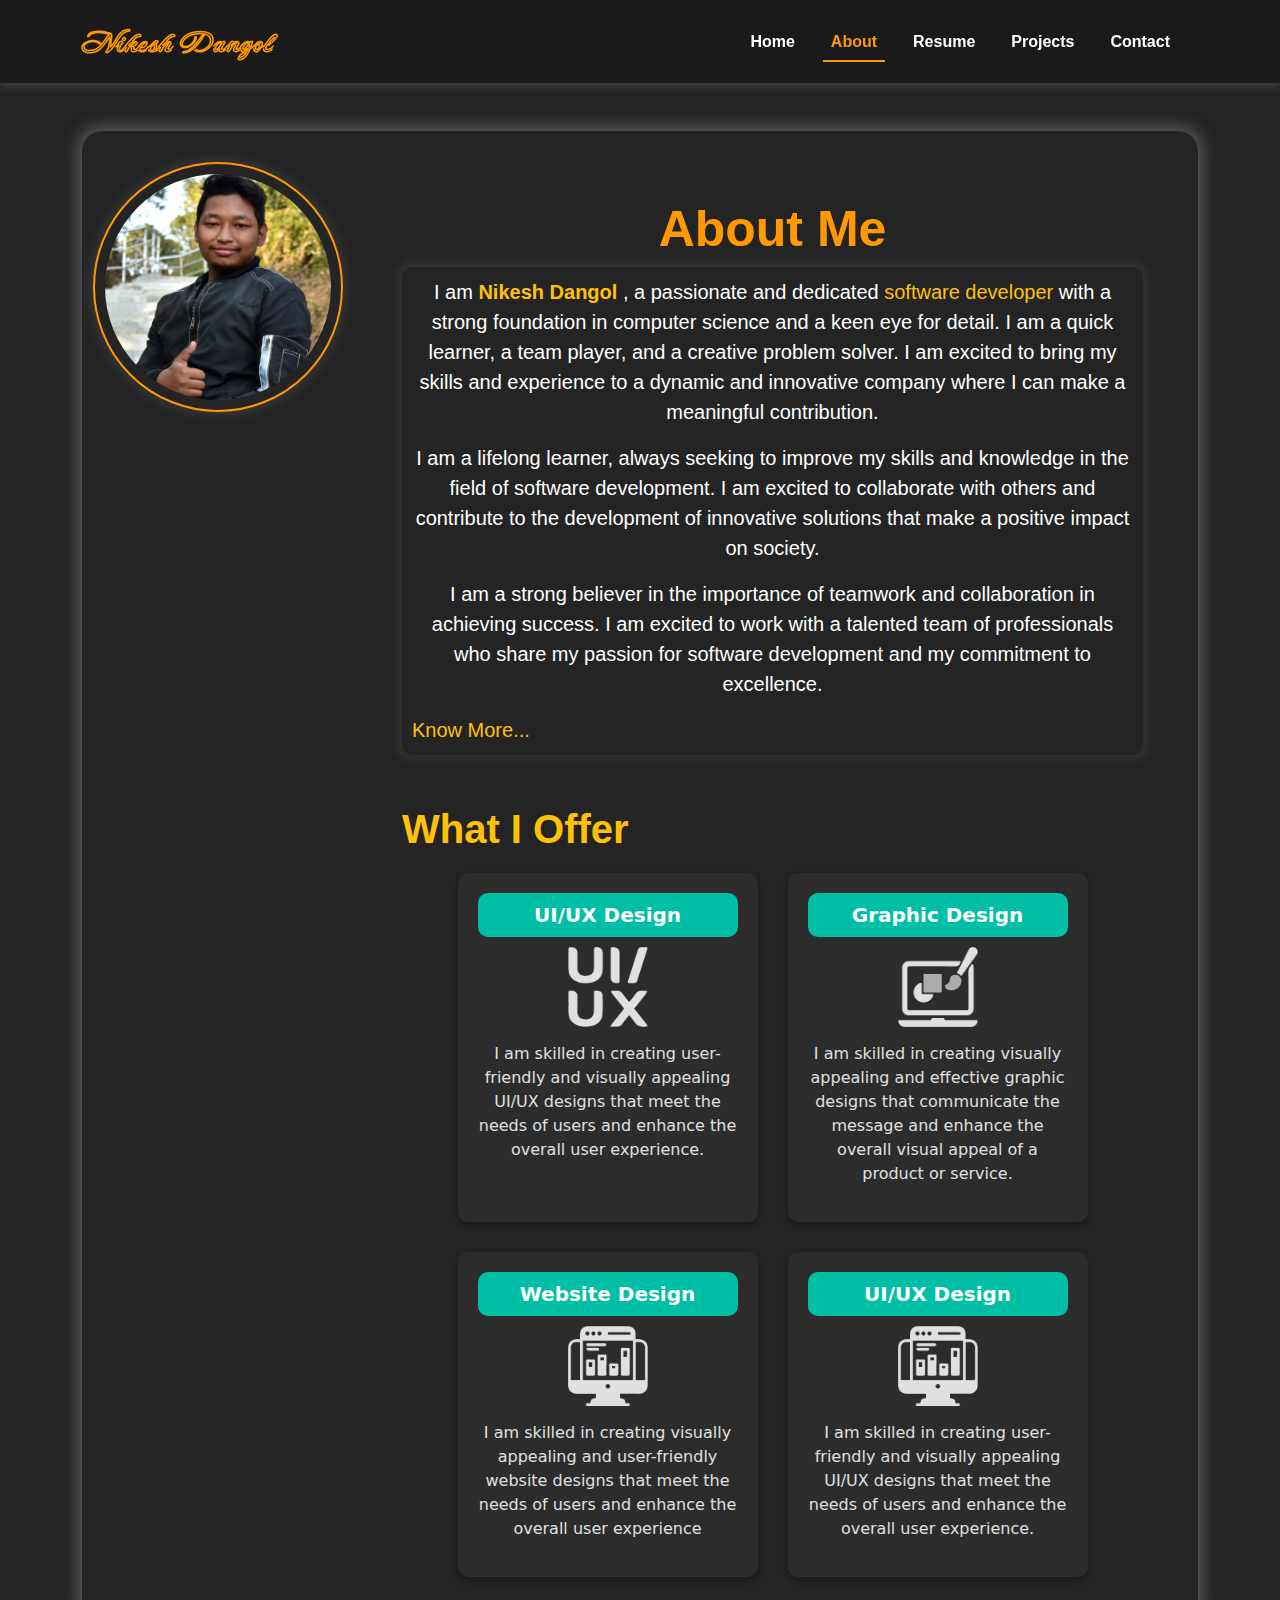
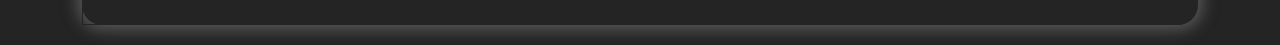
==== commit 65f3740b: "commit" ====
--- a/about.html
+++ b/about.html
@@ -68,6 +68,10 @@
                               in achieving success. I am excited to work with a talented team of professionals who share my
                               passion for software development and my commitment to excellence.</p>
 
+                          <a href="/resume.html" class="text-warning justify-content-end">Know More... </a>
+
+
+
                       </div>
 
                       <h2 class="offer">What I Offer</h2>
@@ -122,10 +126,10 @@
                  
                       </div>
 
-                      <div class="buttons mt-5 mb-5 d-flex justify-content-end">
-                        <button type="button" class="btns btn-warning m-3"> <a href="/resume.html" class="text-dark">Know me More <i class="fa-solid fa-arrow-right"></i> </a></button>
+                      <!-- <div class="buttons mt-5 mb-5 d-flex justify-content-end">
+                        <button type="button" class="btns btn-warning m-3"><a href="/resume.html" class="text-dark">Know me More <i class="fa-solid fa-arrow-right"></i></a></button>                        
                         <button type="button" class="btns btn-warning m-3"> <a href="/contact.html" class="text-dark">Contact Me <i class="fa-solid fa-arrow-right"></i></a></button>
-                      </div>
+                      </div> -->
   
                   </div>
               </div>
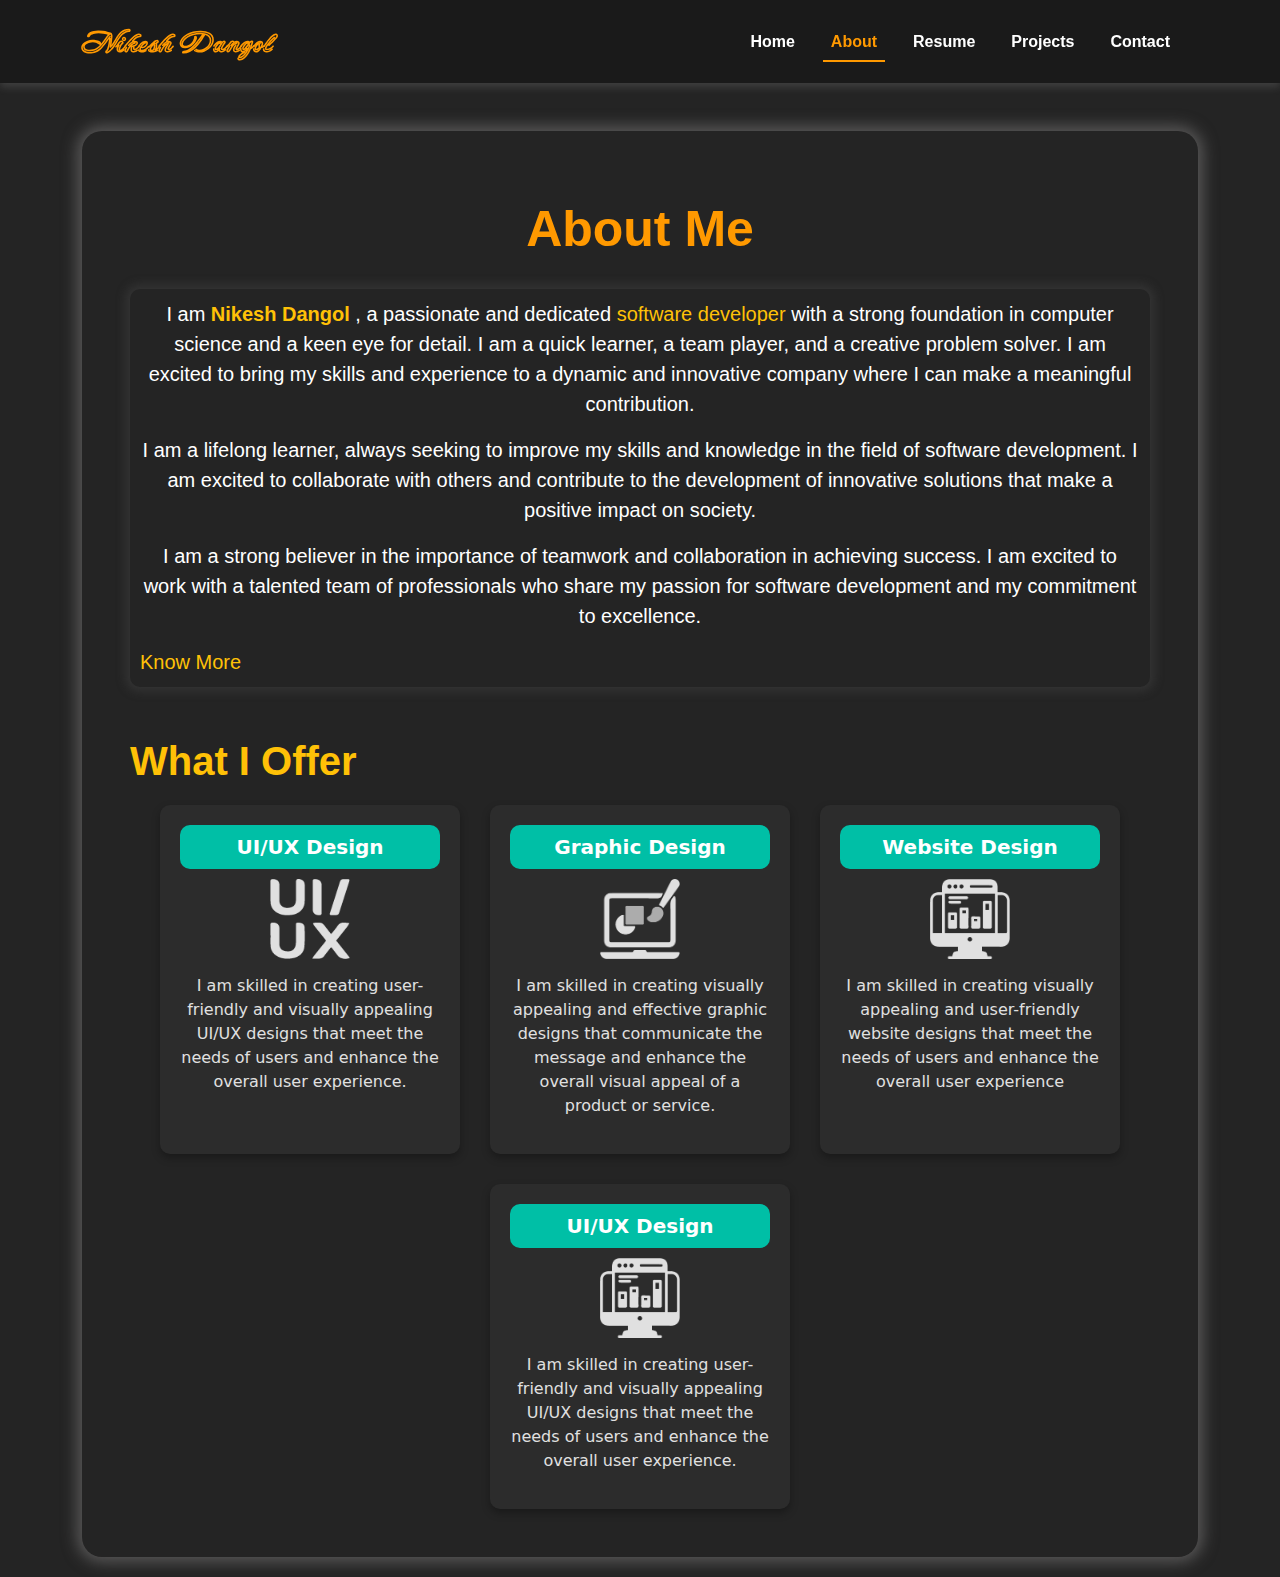
==== commit 372f0e68: "commit" ====
--- a/about.html
+++ b/about.html
@@ -50,10 +50,10 @@
           <div class="container">
             <div class="container-about mt-5">
               <div class="main-about">
-                  <div class="about-image">
+                  <!-- <div class="about-image">
                     <img src="./pictures/nikesh.jpg" alt="Profile Picture" class="rounded-circle">
-                  </div>
-                  <div class="col-md-9 text-light p-5">
+                  </div> -->
+                  <div class="col-md-12 text-light p-5">
                       <h1 class="headtext">About Me</h1>
                       <div class="paragraph">
                         <p class="text-center">I am <span class="fw-bold text-warning">Nikesh Dangol </span>, a passionate and dedicated
@@ -68,7 +68,7 @@
                               in achieving success. I am excited to work with a talented team of professionals who share my
                               passion for software development and my commitment to excellence.</p>
 
-                          <a href="/resume.html" class="text-warning justify-content-end">Know More... </a>
+                          <a href="/resume.html" class="text-warning justify-content-end">Know More <span class="know-animation"></span></a>
 
 
 
--- a/stylesheet/Stylesheet.css
+++ b/stylesheet/Stylesheet.css
@@ -288,6 +288,7 @@
   text-align: center;
   font-family:Verdana, Geneva, Tahoma, sans-serif;
   font-weight: 700;
+  margin-bottom: 30px;
 }
 .container-about .main-about .paragraph{
   padding: 10px;
@@ -297,6 +298,33 @@
   color: white;
   font-size: 20px;
   font-family: 'Gill Sans', 'Gill Sans MT', Calibri, 'Trebuchet MS', sans-serif;
+}
+.know-animation {
+  position: relative;
+  display: inline-block;
+  color: #ff9900;
+}
+@keyframes changeDot {
+  0% {
+    content: "";
+  }
+  25% {
+    content: ".";
+  }
+  50% {
+    content: "..";
+  }
+  75%{
+    content: "...";
+  }
+  100% {
+    content: "";
+  }
+  
+}
+.know-animation::after {
+  content: ""; 
+  animation: changeDot 3s infinite; 
 }
 .container-about .main-about .offer{
   font-size: 40px;
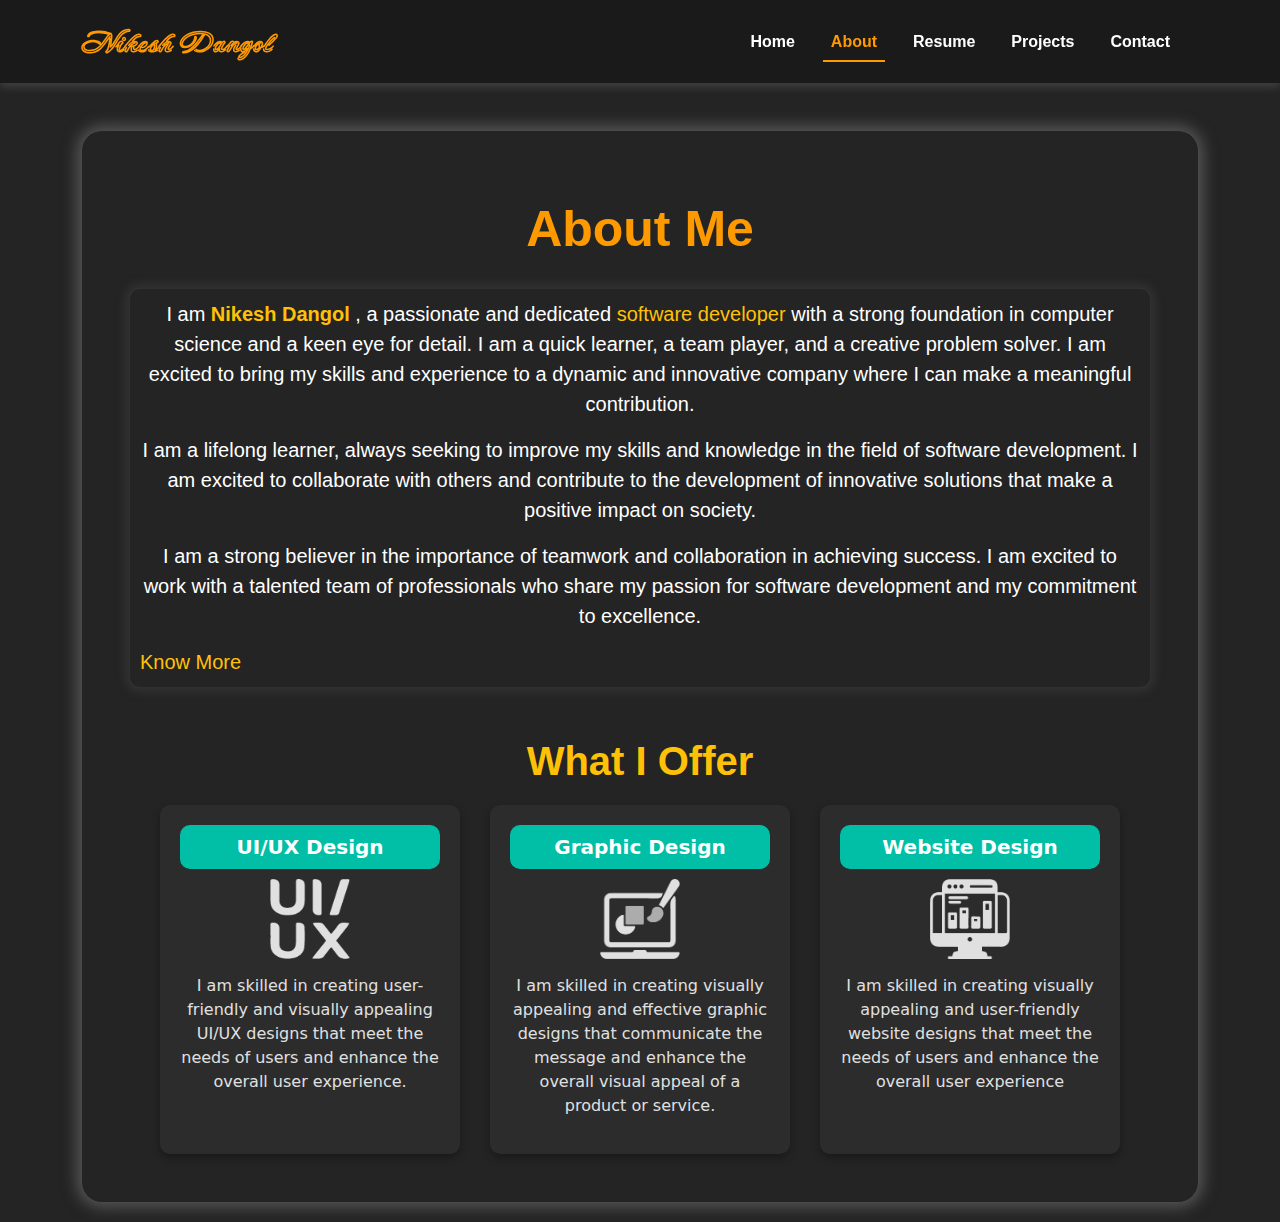
==== commit 7afa8cee: "commit" ====
--- a/about.html
+++ b/about.html
@@ -74,7 +74,7 @@
 
                       </div>
 
-                      <h2 class="offer">What I Offer</h2>
+                      <h2 class="offer text-center">What I Offer</h2>
                       <div class="about-grid">
                         <div class="about-card">                          
                           <h2 class="about-heading">UI/UX Design</h2>
@@ -112,7 +112,7 @@
                       </p>
                   </div>
 
-                  <div class="about-card">                          
+                  <!-- <div class="about-card">                          
                     <h2 class="about-heading">UI/UX Design</h2>
                     <div class="about-icon">                        
                       <img src="/pictures/web.png" alt="">
@@ -121,7 +121,7 @@
                       I am skilled in creating user-friendly and visually appealing UI/UX designs that meet the needs of
                       users and enhance the overall user experience.
                     </p>
-                </div>
+                </div> -->
                     
                  
                       </div>
--- a/stylesheet/Stylesheet.css
+++ b/stylesheet/Stylesheet.css
@@ -140,10 +140,17 @@
     content: "Coding."; 
   }
 }
+
+
 .animation-text::after {
   content: "Coding"; 
-  animation: changeText 6s infinite; 
-}
+  animation: changeText 6s infinite;  
+}
+
+
+
+
+
 .container-home .main-home .mytexts .subheading{
   font-weight: 700;
   color: #ff9900;
@@ -324,7 +331,8 @@
 }
 .know-animation::after {
   content: ""; 
-  animation: changeDot 3s infinite; 
+  animation: changeDot 3s infinite;
+
 }
 .container-about .main-about .offer{
   font-size: 40px;
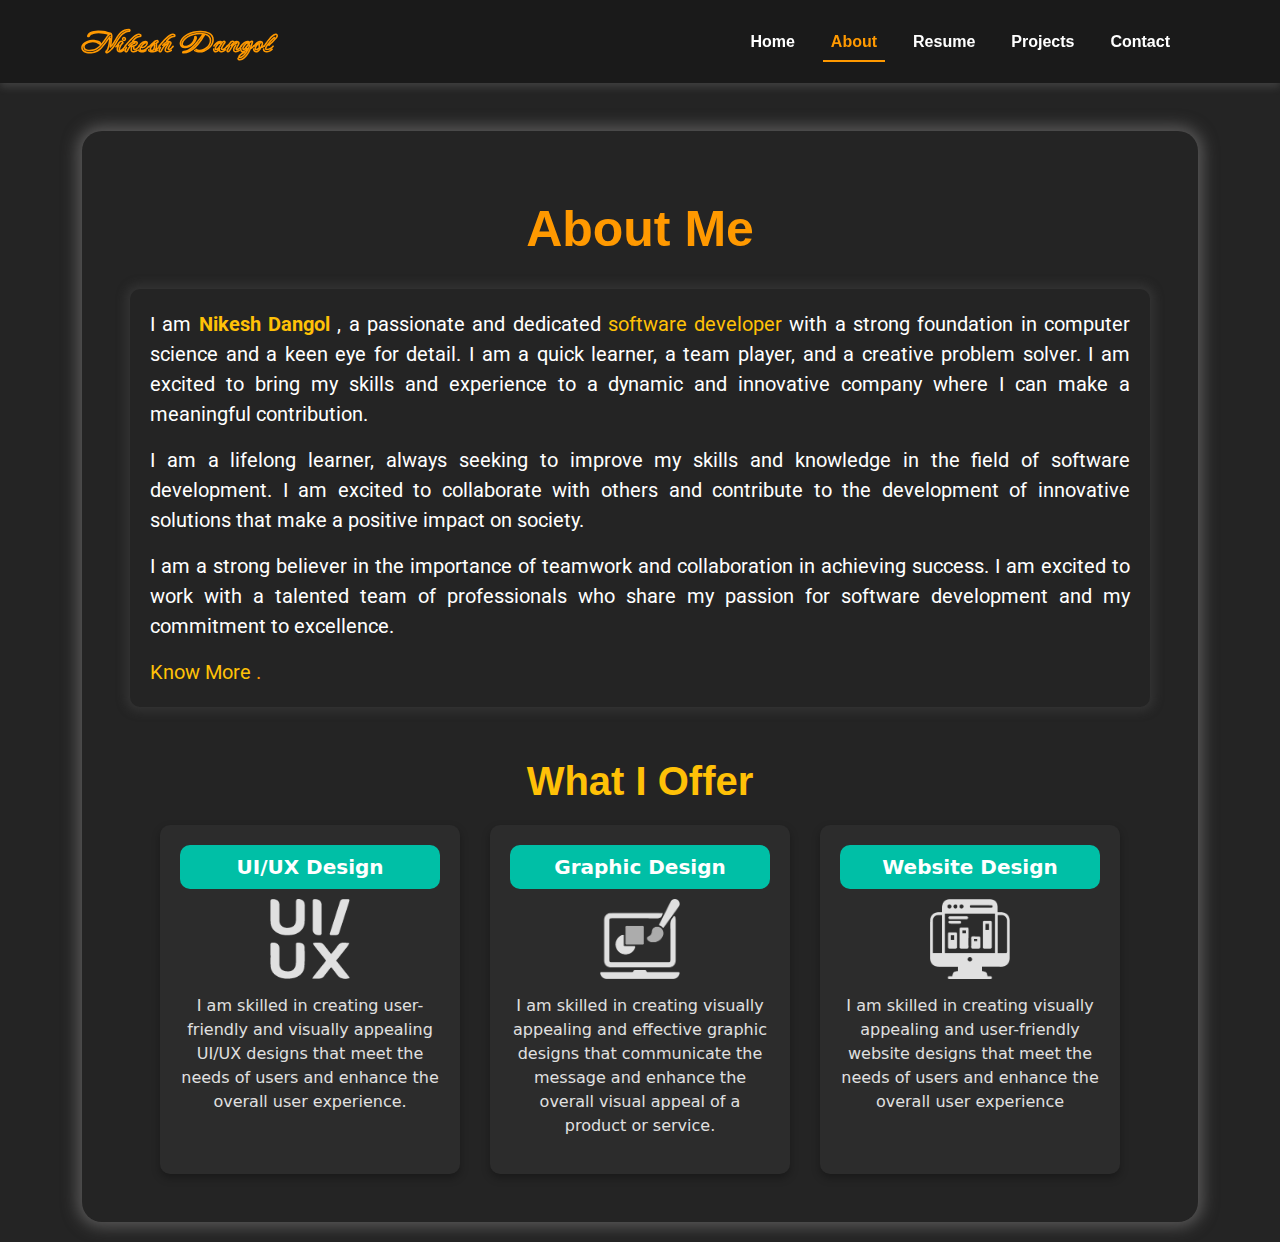
==== commit 4a1370f4: "commit" ====
--- a/about.html
+++ b/about.html
@@ -56,15 +56,15 @@
                   <div class="col-md-12 text-light p-5">
                       <h1 class="headtext">About Me</h1>
                       <div class="paragraph">
-                        <p class="text-center">I am <span class="fw-bold text-warning">Nikesh Dangol </span>, a passionate and dedicated
+                        <p>I am <span class="fw-bold text-warning">Nikesh Dangol </span>, a passionate and dedicated
                           <span class="text-warning"> software developer </span> with a strong foundation in computer science and a keen eye for detail. I am a
                           quick learner, a team player, and a creative problem solver. I am excited to bring my
                           skills and experience to a dynamic and innovative company where I can make a meaningful
                           contribution.</p> 
-                          <p class="text-center">I am a lifelong learner, always seeking to improve my skills
+                          <p>I am a lifelong learner, always seeking to improve my skills
                             and knowledge in the field of software development. I am excited to collaborate with others
                             and contribute to the development of innovative solutions that make a positive impact on society.</p>
-                            <p class="text-center">I am a strong believer in the importance of teamwork and collaboration
+                            <p>I am a strong believer in the importance of teamwork and collaboration
                               in achieving success. I am excited to work with a talented team of professionals who share my
                               passion for software development and my commitment to excellence.</p>
 
--- a/stylesheet/Stylesheet.css
+++ b/stylesheet/Stylesheet.css
@@ -1,5 +1,10 @@
+@import url('https://fonts.googleapis.com/css2?family=Lobster&family=Love+Light&family=Neonderthaw&family=Noto+Sans+Devanagari:wght@100..900&family=Roboto:ital,wght@0,100;0,300;0,400;0,500;0,700;0,900;1,100;1,300;1,400;1,500;1,700;1,900&display=swap');
+
 body{
   background-color:#242424;
+  height: 100%;
+  margin: 0;
+  padding: 0;
 }
 ul{
   list-style-type: none;
@@ -91,13 +96,14 @@
 /* Home */
 .container-home{
   width: 90%;
-  height: auto; 
+  height: 100vh; 
   margin: auto;
-  margin-top: 50px;
+  /* margin-top: 50px; */
   padding: 20px;
   display: flex; 
   justify-content: center; 
   align-items: center;
+  overflow-y: hidden;
 }
 .container-home .main-home{
   width: 100%;
@@ -115,7 +121,7 @@
   font-size: 50px;
   font-family:'Trebuchet MS', 'Lucida Sans Unicode', 'Lucida Grande', 'Lucida Sans', Arial, sans-serif ;
 }
-.animation-text {
+/* .animation-text {
   position: relative;
   display: inline-block;
   color: #ff9900;
@@ -145,12 +151,39 @@
 .animation-text::after {
   content: "Coding"; 
   animation: changeText 6s infinite;  
-}
-
-
-
-
-
+} */
+.animation-text {
+  display: inline-flex;
+  overflow: hidden;
+  white-space: nowrap;
+  border-right: 2px solid orange;
+  animation: typing 10s steps(12) infinite, blink 0.6s step-end infinite;
+  width: 0; 
+  color: #ff9900;
+  font-weight: bold;
+  position: relative;
+}
+
+@keyframes typing {
+  0%, 20% { width: 0; content: "Coding."; } 
+  25%, 40% { width: 6.5ch; content: "Coding."; }
+  45%, 50% { width: 0; } 
+
+  58%, 63% { width: 0; content: "Programming."; }   
+  68%, 83% { width: 12ch; content: "Programming."; }
+  88%, 93% { width: 0; } 
+
+  99%, 100% { width: 0; content: "Programming."; } 
+}
+
+@keyframes blink {
+  50% { border-color: transparent; }
+}
+.animation-text::after {
+  content: "Coding"; 
+  animation: typing 10s infinite;
+
+}
 .container-home .main-home .mytexts .subheading{
   font-weight: 700;
   color: #ff9900;
@@ -171,7 +204,7 @@
   display: flex; 
   justify-content: center; 
   gap: 20px; 
-  margin-top: 20px;   
+  margin-top: 30px;   
 }
 
 
@@ -241,6 +274,7 @@
   .main-home .myimages .images{
   width: 400px;
   height: 400px;  
+
 }
 .main-home .myimages .images img{
   width: 100%;
@@ -254,7 +288,9 @@
 .main-home .myimages .images img:hover{
   transform: scale(1.2);
   box-shadow: 0 0 45px #ff9900;
-}
+
+}
+
 
 /* About */
 .container-about{
@@ -298,17 +334,20 @@
   margin-bottom: 30px;
 }
 .container-about .main-about .paragraph{
-  padding: 10px;
+  padding: 20px;
   box-shadow: 0px 0 10px 5px rgba(80, 80, 80, 0.337);
   border-radius: 10px;
   margin-bottom: 50px;
   color: white;
   font-size: 20px;
-  font-family: 'Gill Sans', 'Gill Sans MT', Calibri, 'Trebuchet MS', sans-serif;
+  /* font-family: 'Times New Roman', Times, serif; */
+  text-align: justify;
+  font-family: "Roboto", sans-serif;
+
 }
 .know-animation {
   position: relative;
-  display: inline-block;
+  display: inline-flex;
   color: #ff9900;
 }
 @keyframes changeDot {
@@ -330,7 +369,7 @@
   
 }
 .know-animation::after {
-  content: ""; 
+  content: "."; 
   animation: changeDot 3s infinite;
 
 }
@@ -450,7 +489,8 @@
 
 .page {
   width: 100%;
-  margin-bottom: 7em; 
+  margin-bottom: 7em;  
+  scroll-margin-top: 90px;
 }
   .page .heading {
     font-weight: 800;
@@ -507,6 +547,8 @@
       transform: scale(1.1);
     }
 
+    
+
     /* Projects */
 
     .projects-container {
@@ -528,7 +570,7 @@
       flex-wrap: wrap;
       justify-content: center;
       gap: 20px;
-    font-family: Arial, Helvetica, sans-serif;
+      font-family: Arial, Helvetica, sans-serif;
 
   }
   
@@ -555,7 +597,8 @@
 
 .project-card:hover .project-title,
 .project-card:hover .tech-stack,
-.project-card:hover .description {
+.project-card:hover .description, 
+.project-card:hover .know-animation {
     color: #000;
 
 }
@@ -594,11 +637,46 @@
     opacity: 1;
   }
 }
+.dot-animation {
+  position: relative;
+  display: inline-flex;
+  color: #dcdcdc;
+}
+@keyframes changeDot {
+  0% {
+    content: "";
+  }
+  25% {
+    content: ".";
+  }
+  50% {
+    content: "..";
+  }
+  75%{
+    content: "...";
+  }
+  100% {
+    content: "";
+  }
+  
+}
+.dot-animation::after {
+  content: "."; 
+  animation: changeDot 3s infinite;
+
+}
 
 /* Contacts */
 .contact-container {
   text-align: center;
   padding: 50px 20px;
+}
+.contact-title{
+  color: white;
+  font-family: Arial, Helvetica, sans-serif;
+  font-weight: 800;
+  font-size: 48px;
+  margin-bottom: 30px;
 }
 .contact-grid {
   display: flex;
@@ -721,16 +799,21 @@
     flex-direction: column;
     height: auto;
   }
+  .container-home .main-home .icon {
+    margin-top: 30px;
+    margin-bottom: 30px;
+  }
+
 
   .main-home .myimages {
     width: 80%;
-    margin-bottom: 50px;
+    margin-bottom: 70px;
     order: -1;
   }
 
   .main-home .myimages .images {
-    width: 250px;
-    height: 250px;
+    width: 200px;
+    height: 200px;
   }
 
   .container-home .main-home .mytexts h1 {
@@ -764,7 +847,7 @@
   }
 
   .paragraph {
-    font-size: 14px; 
+    font-size: 14px;
   }
 
   .offer {
